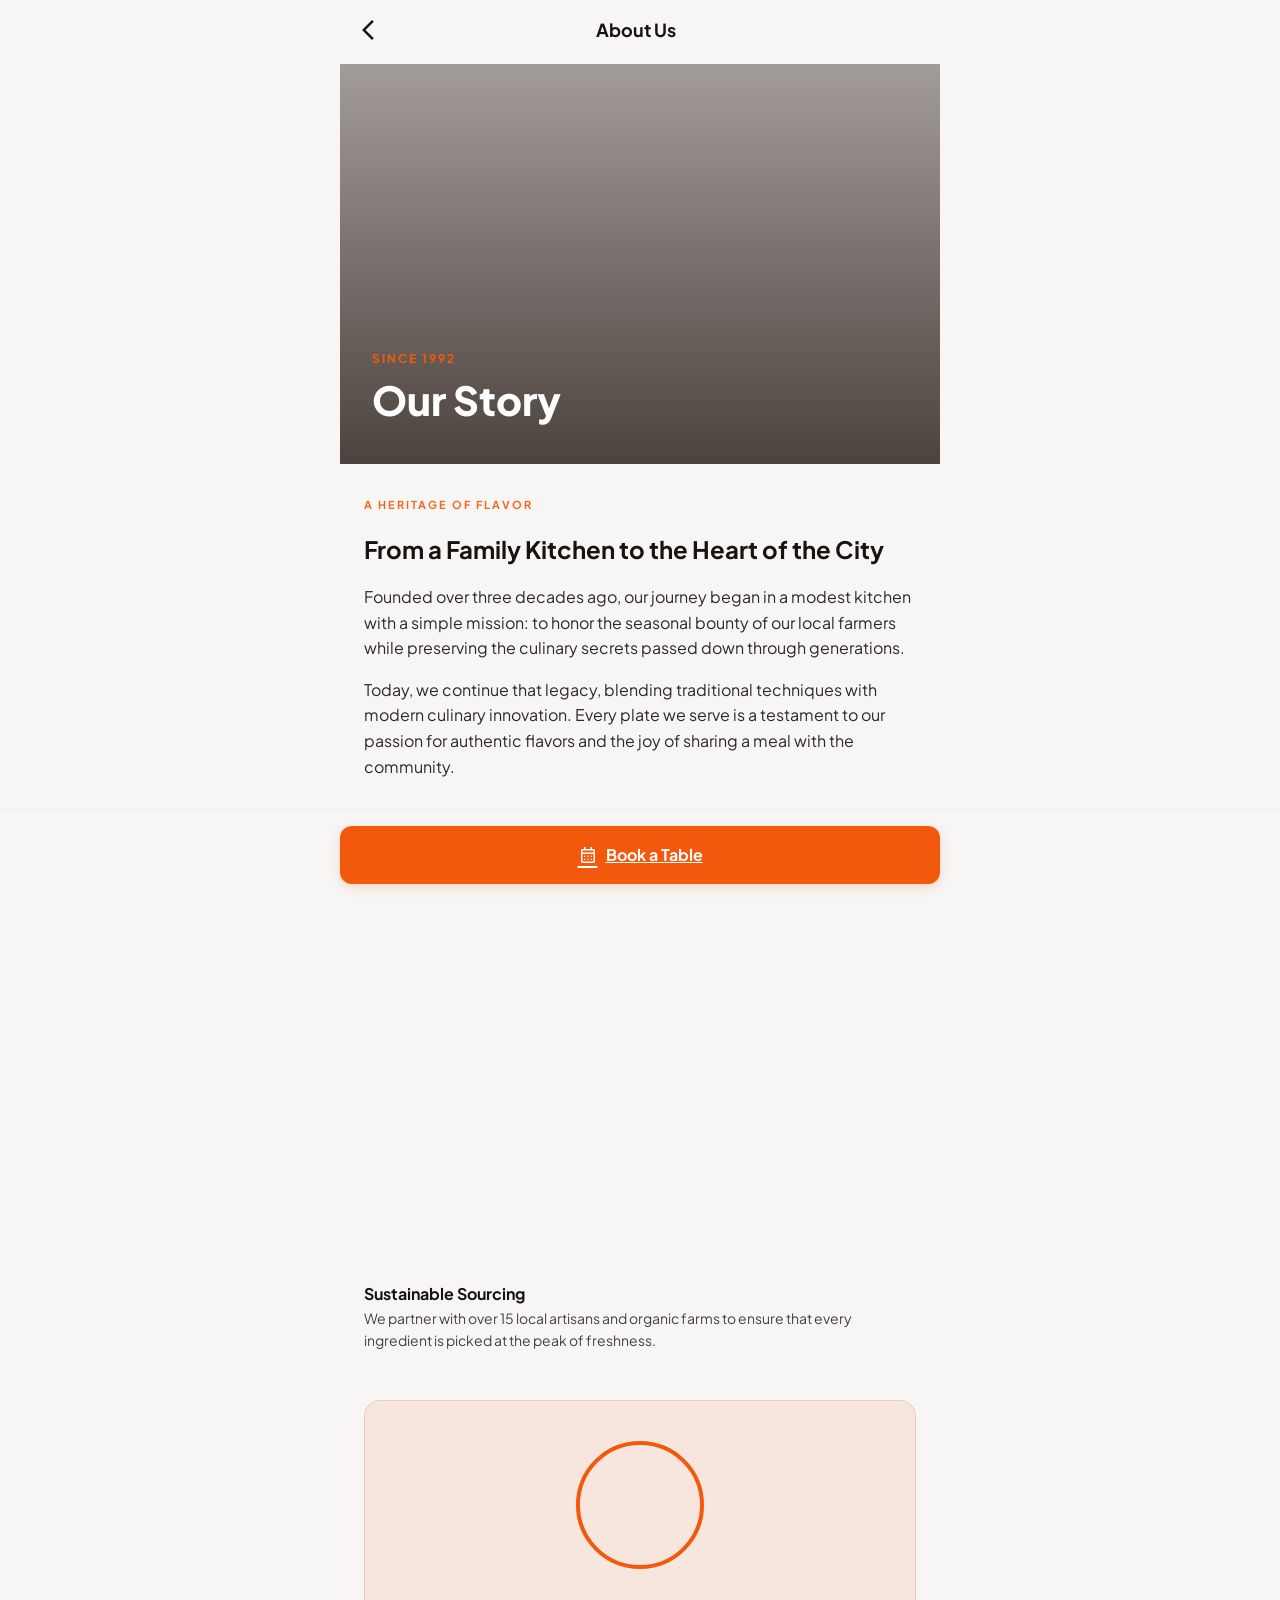
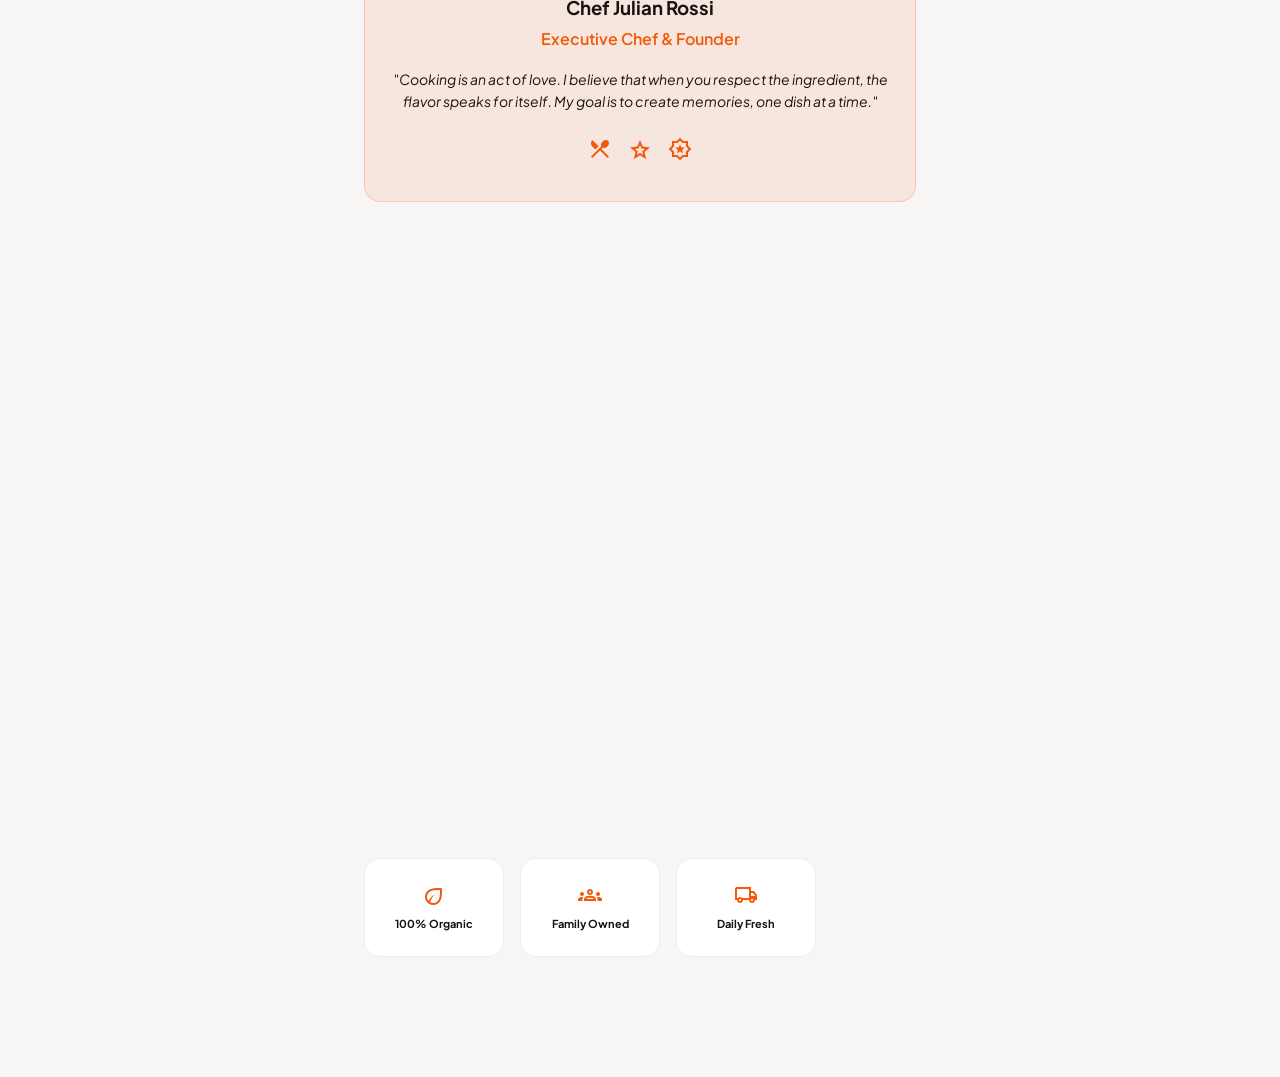
==== about.html @ b4aa8f28 "Initial commit: Restaurant project with HTML and CSS pages" ====
<!DOCTYPE html>
<html lang="en">

<head>
    <meta charset="UTF-8">
    <meta name="viewport" content="width=device-width, initial-scale=1.0">
    <title>About Us - Gourmet Bistro</title>
    <link rel="stylesheet" href="css/about.css">
    <link href="https://fonts.googleapis.com/css2?family=Plus+Jakarta+Sans:wght@400;500;600;700;800&display=swap"
        rel="stylesheet">
    <link href="https://fonts.googleapis.com/css2?family=Material+Symbols+Outlined:wght@100..700,0..1&display=swap"
        rel="stylesheet">
</head>

<body>
    <nav class="about-nav">
        <div class="nav-content">
            <a href="index.html" class="material-symbols-outlined"
                style="color: inherit; text-decoration: none;">arrow_back_ios_new</a>
            <h2>About Us</h2>
        </div>
    </nav>

    <main class="about-main">
        <section class="hero-banner">
            <span>Since 1992</span>
            <h1>Our Story</h1>
        </section>

        <section class="content-section">
            <p class="section-label">A Heritage of Flavor</p>
            <h3>From a Family Kitchen to the Heart of the City</h3>
            <p>Founded over three decades ago, our journey began in a modest kitchen with a simple mission: to honor the
                seasonal bounty of our local farmers while preserving the culinary secrets passed down through
                generations.</p>
            <p>Today, we continue that legacy, blending traditional techniques with modern culinary innovation. Every
                plate we serve is a testament to our passion for authentic flavors and the joy of sharing a meal with
                the community.</p>
        </section>

        <div class="image-text">
            <div class="feature-img"
                style="background-image: url('https://lh3.googleusercontent.com/aida-public/[base64]');">
            </div>
            <h4>Sustainable Sourcing</h4>
            <p style="font-size: 14px; opacity: 0.8;">We partner with over 15 local artisans and organic farms to ensure
                that every ingredient is picked at the peak of freshness.</p>
        </div>

        <section class="chef-card">
            <div class="chef-img"></div>
            <h3 style="margin-bottom: 4px;">Chef Julian Rossi</h3>
            <p style="color: var(--primary); font-weight: 600; margin-bottom: 1rem;">Executive Chef & Founder</p>
            <p style="font-style: italic; font-size: 14px; margin-bottom: 1.5rem;">"Cooking is an act of love. I believe
                that when you respect the ingredient, the flavor speaks for itself. My goal is to create memories, one
                dish at a time."</p>
            <div style="display: flex; justify-content: center; gap: 1rem;">
                <span class="material-symbols-outlined" style="color: var(--primary);">restaurant_menu</span>
                <span class="material-symbols-outlined" style="color: var(--primary);">star</span>
                <span class="material-symbols-outlined" style="color: var(--primary);">award_star</span>
            </div>
        </section>

        <section class="gallery-grid">
            <div class="gallery-item"
                style="background-image: url('https://lh3.googleusercontent.com/aida-public/[base64]');">
            </div>
            <div class="gallery-item"
                style="background-image: url('https://lh3.googleusercontent.com/aida-public/[base64]');">
            </div>
            <div class="gallery-item"
                style="background-image: url('https://lh3.googleusercontent.com/aida-public/[base64]');">
            </div>
            <div class="gallery-item"
                style="background-image: url('https://lh3.googleusercontent.com/aida-public/[base64]');">
            </div>
        </section>

        <div class="values-scroll">
            <div class="value-item">
                <span class="material-symbols-outlined" style="color: var(--primary); margin-bottom: 8px;">eco</span>
                <p style="font-size: 11px; font-weight: 700;">100% Organic</p>
            </div>
            <div class="value-item">
                <span class="material-symbols-outlined" style="color: var(--primary); margin-bottom: 8px;">groups</span>
                <p style="font-size: 11px; font-weight: 700;">Family Owned</p>
            </div>
            <div class="value-item">
                <span class="material-symbols-outlined"
                    style="color: var(--primary); margin-bottom: 8px;">local_shipping</span>
                <p style="font-size: 11px; font-weight: 700;">Daily Fresh</p>
            </div>
        </div>
    </main>

    <div class="fixed-footer">
        <a href="reservation.html" class="btn-book">
            <span class="material-symbols-outlined" style="font-size: 20px;">calendar_month</span>
            Book a Table
        </a>
    </div>
</body>

</html>
---- css/about.css ----
:root {
    --primary: #f2590d;
    --background-light: #f8f6f5;
    --background-dark: #221610;
    --text-main: #181311;
    --white: #ffffff;
}

* {
    margin: 0;
    padding: 0;
    box-sizing: border-box;
}

body {
    background-color: var(--background-light);
    color: var(--text-main);
    font-family: 'Plus Jakarta Sans', sans-serif;
    line-height: 1.6;
}

.about-nav {
    position: fixed;
    top: 0;
    width: 100%;
    z-index: 100;
    background: rgba(248, 246, 245, 0.8);
    backdrop-filter: blur(10px);
}

.nav-content {
    max-width: 600px;
    margin: 0 auto;
    display: flex;
    align-items: center;
    padding: 1rem;
}

.nav-content h2 {
    flex: 1;
    text-align: center;
    font-size: 1.125rem;
    font-weight: 700;
    margin-right: 2rem;
}

.about-main {
    max-width: 600px;
    margin: 0 auto;
    padding-top: 4rem;
    padding-bottom: 6rem;
}

.hero-banner {
    height: 400px;
    background-size: cover;
    background-position: center;
    display: flex;
    flex-direction: column;
    justify-content: flex-end;
    padding: 2rem;
    position: relative;
    background-image: linear-gradient(rgba(34, 22, 16, 0.4), rgba(34, 22, 16, 0.8)), url('https://lh3.googleusercontent.com/aida-public/[base64]');
}

.hero-banner span {
    color: var(--primary);
    text-transform: uppercase;
    font-weight: 700;
    font-size: 12px;
    letter-spacing: 2px;
}

.hero-banner h1 {
    color: var(--white);
    font-size: 2.5rem;
    font-weight: 800;
}

.content-section {
    padding: 2rem 1.5rem;
}

.section-label {
    color: var(--primary);
    text-transform: uppercase;
    font-weight: 700;
    font-size: 11px;
    letter-spacing: 2px;
}

.content-section h3 {
    font-size: 1.5rem;
    font-weight: 700;
    margin: 0.5rem 0 1rem;
}

.content-section p {
    margin-bottom: 1rem;
    opacity: 0.9;
}

.image-text {
    padding: 1rem 1.5rem;
}

.feature-img {
    width: 100%;
    aspect-ratio: 4/3;
    background-size: cover;
    background-position: center;
    border-radius: 1rem;
    margin-bottom: 1.5rem;
}

.chef-card {
    background: rgba(242, 89, 13, 0.1);
    border: 1px solid rgba(242, 89, 13, 0.2);
    margin: 2rem 1.5rem;
    padding: 2.5rem 1.5rem;
    border-radius: 1rem;
    text-align: center;
}

.chef-img {
    width: 128px;
    height: 128px;
    border-radius: 50%;
    border: 4px solid var(--primary);
    margin: 0 auto 1.5rem;
    background-size: cover;
    background-image: url('https://lh3.googleusercontent.com/aida-public/[base64]');
}

.gallery-grid {
    display: grid;
    grid-template-columns: repeat(2, 1fr);
    gap: 12px;
    padding: 1.5rem;
}

.gallery-item {
    aspect-ratio: 1/1;
    border-radius: 0.5rem;
    background-size: cover;
    background-position: center;
}

.values-scroll {
    display: flex;
    overflow-x: auto;
    padding: 1.5rem;
    gap: 1rem;
}

.values-scroll::-webkit-scrollbar {
    display: none;
}

.value-item {
    min-width: 140px;
    background: var(--white);
    padding: 1.5rem;
    border-radius: 1rem;
    text-align: center;
    border: 1px solid #eee;
}

.fixed-footer {
    position: fixed;
    bottom: 0;
    width: 100%;
    background: rgba(248, 246, 245, 0.9);
    backdrop-filter: blur(10px);
    padding: 1rem;
    border-top: 1px solid #eee;
}

.btn-book {
    width: 100%;
    max-width: 600px;
    margin: 0 auto;
    background: var(--primary);
    color: var(--white);
    padding: 1rem;
    border-radius: 0.75rem;
    font-weight: 700;
    display: flex;
    justify-content: center;
    align-items: center;
    gap: 8px;
    border: none;
    box-shadow: 0 4px 12px rgba(242, 89, 13, 0.2);
}
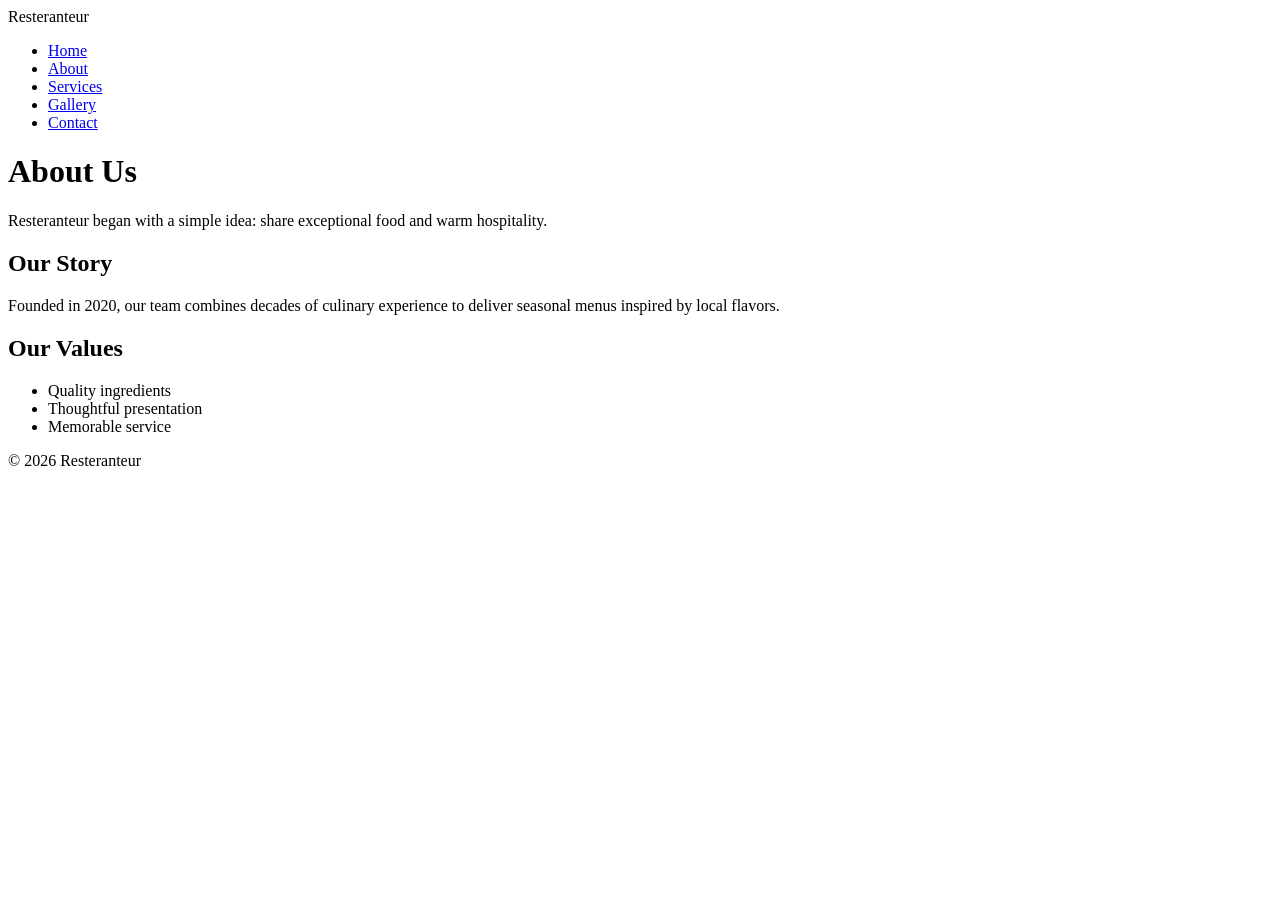
==== commit 0fc40992: "Remove all inline CSS from HTML files" ====
--- a/about.html
+++ b/about.html
@@ -1,104 +1,48 @@
-<!DOCTYPE html>
+<!doctype html>
 <html lang="en">
+<head>
+  <meta charset="utf-8">
+  <meta name="viewport" content="width=device-width, initial-scale=1">
+  <title>Resteranteur — About</title>
+  
+</head>
+<body>
+  <header>
+    <div class="container">
+      <div class="logo">Resteranteur</div>
+      <nav>
+        <ul>
+          <li><a href="index.html">Home</a></li>
+          <li><a href="about.html">About</a></li>
+          <li><a href="services.html">Services</a></li>
+          <li><a href="gallery.html">Gallery</a></li>
+          <li><a href="contact.html">Contact</a></li>
+        </ul>
+      </nav>
+    </div>
+  </header>
 
-<head>
-    <meta charset="UTF-8">
-    <meta name="viewport" content="width=device-width, initial-scale=1.0">
-    <title>About Us - Gourmet Bistro</title>
-    <link rel="stylesheet" href="css/about.css">
-    <link href="https://fonts.googleapis.com/css2?family=Plus+Jakarta+Sans:wght@400;500;600;700;800&display=swap"
-        rel="stylesheet">
-    <link href="https://fonts.googleapis.com/css2?family=Material+Symbols+Outlined:wght@100..700,0..1&display=swap"
-        rel="stylesheet">
-</head>
+  <main class="container">
+    <h1>About Us</h1>
+    <p>Resteranteur began with a simple idea: share exceptional food and warm hospitality.</p>
+    <section>
+      <h2>Our Story</h2>
+      <p>Founded in 2020, our team combines decades of culinary experience to deliver seasonal menus inspired by local flavors.</p>
+    </section>
+    <section>
+      <h2>Our Values</h2>
+      <ul>
+        <li>Quality ingredients</li>
+        <li>Thoughtful presentation</li>
+        <li>Memorable service</li>
+      </ul>
+    </section>
+  </main>
 
-<body>
-    <nav class="about-nav">
-        <div class="nav-content">
-            <a href="index.html" class="material-symbols-outlined"
-                style="color: inherit; text-decoration: none;">arrow_back_ios_new</a>
-            <h2>About Us</h2>
-        </div>
-    </nav>
-
-    <main class="about-main">
-        <section class="hero-banner">
-            <span>Since 1992</span>
-            <h1>Our Story</h1>
-        </section>
-
-        <section class="content-section">
-            <p class="section-label">A Heritage of Flavor</p>
-            <h3>From a Family Kitchen to the Heart of the City</h3>
-            <p>Founded over three decades ago, our journey began in a modest kitchen with a simple mission: to honor the
-                seasonal bounty of our local farmers while preserving the culinary secrets passed down through
-                generations.</p>
-            <p>Today, we continue that legacy, blending traditional techniques with modern culinary innovation. Every
-                plate we serve is a testament to our passion for authentic flavors and the joy of sharing a meal with
-                the community.</p>
-        </section>
-
-        <div class="image-text">
-            <div class="feature-img"
-                style="background-image: url('https://lh3.googleusercontent.com/aida-public/[base64]');">
-            </div>
-            <h4>Sustainable Sourcing</h4>
-            <p style="font-size: 14px; opacity: 0.8;">We partner with over 15 local artisans and organic farms to ensure
-                that every ingredient is picked at the peak of freshness.</p>
-        </div>
-
-        <section class="chef-card">
-            <div class="chef-img"></div>
-            <h3 style="margin-bottom: 4px;">Chef Julian Rossi</h3>
-            <p style="color: var(--primary); font-weight: 600; margin-bottom: 1rem;">Executive Chef & Founder</p>
-            <p style="font-style: italic; font-size: 14px; margin-bottom: 1.5rem;">"Cooking is an act of love. I believe
-                that when you respect the ingredient, the flavor speaks for itself. My goal is to create memories, one
-                dish at a time."</p>
-            <div style="display: flex; justify-content: center; gap: 1rem;">
-                <span class="material-symbols-outlined" style="color: var(--primary);">restaurant_menu</span>
-                <span class="material-symbols-outlined" style="color: var(--primary);">star</span>
-                <span class="material-symbols-outlined" style="color: var(--primary);">award_star</span>
-            </div>
-        </section>
-
-        <section class="gallery-grid">
-            <div class="gallery-item"
-                style="background-image: url('https://lh3.googleusercontent.com/aida-public/[base64]');">
-            </div>
-            <div class="gallery-item"
-                style="background-image: url('https://lh3.googleusercontent.com/aida-public/[base64]');">
-            </div>
-            <div class="gallery-item"
-                style="background-image: url('https://lh3.googleusercontent.com/aida-public/[base64]');">
-            </div>
-            <div class="gallery-item"
-                style="background-image: url('https://lh3.googleusercontent.com/aida-public/[base64]');">
-            </div>
-        </section>
-
-        <div class="values-scroll">
-            <div class="value-item">
-                <span class="material-symbols-outlined" style="color: var(--primary); margin-bottom: 8px;">eco</span>
-                <p style="font-size: 11px; font-weight: 700;">100% Organic</p>
-            </div>
-            <div class="value-item">
-                <span class="material-symbols-outlined" style="color: var(--primary); margin-bottom: 8px;">groups</span>
-                <p style="font-size: 11px; font-weight: 700;">Family Owned</p>
-            </div>
-            <div class="value-item">
-                <span class="material-symbols-outlined"
-                    style="color: var(--primary); margin-bottom: 8px;">local_shipping</span>
-                <p style="font-size: 11px; font-weight: 700;">Daily Fresh</p>
-            </div>
-        </div>
-    </main>
-
-    <div class="fixed-footer">
-        <a href="reservation.html" class="btn-book">
-            <span class="material-symbols-outlined" style="font-size: 20px;">calendar_month</span>
-            Book a Table
-        </a>
+  <footer>
+    <div class="container">
+      <p>&copy; 2026 Resteranteur</p>
     </div>
+  </footer>
 </body>
-
-</html>+</html>
